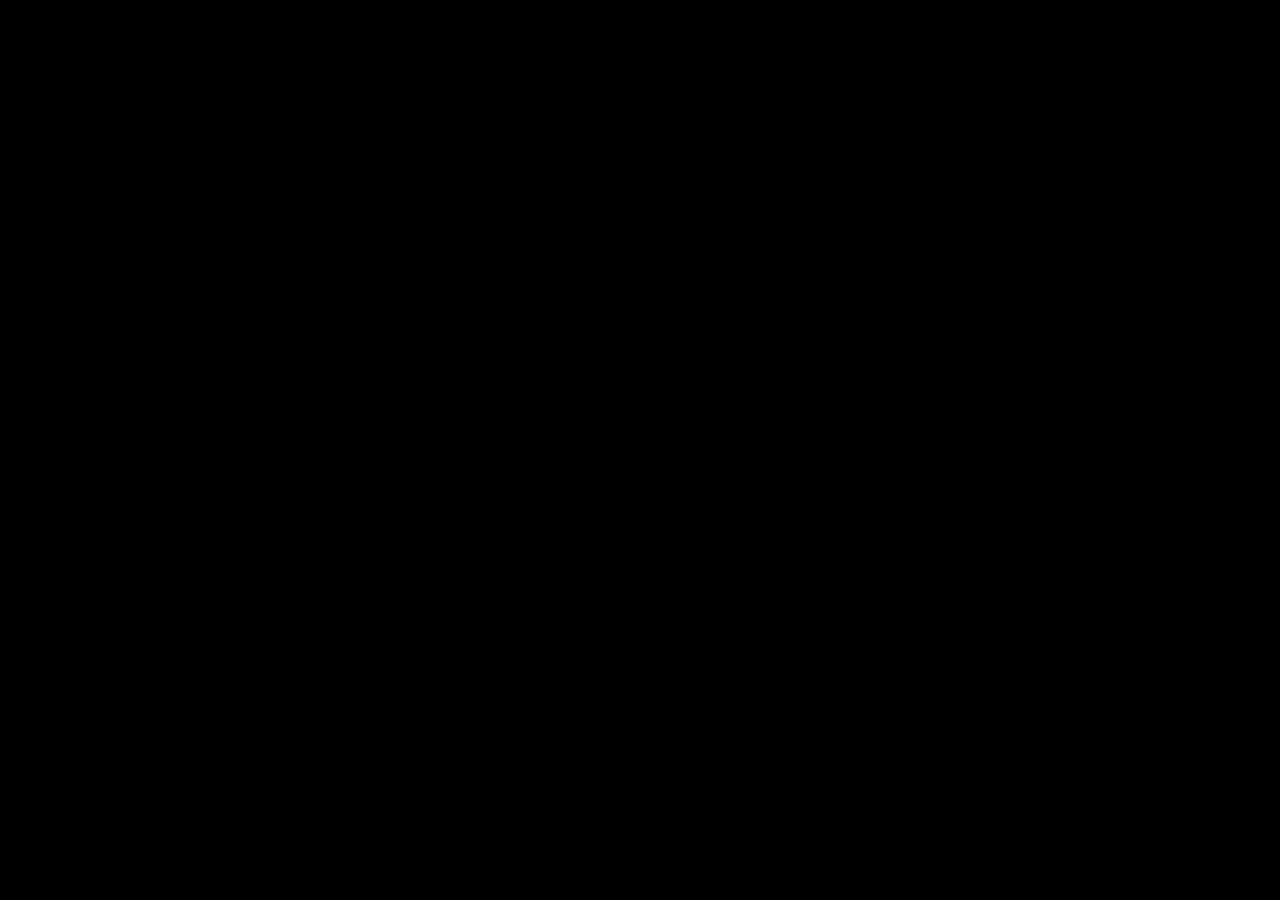
==== frontend/index.html @ a2e6fd39 "Add stylist. Style a button." ====
<!DOCTYPE html>
<html lang="en">
    <head>
        <meta charset="utf-8">
        <title>Grayblock Power</title>
        <style>
            html, body {
                background: #000;
                padding: 0;
                margin: 0;
            }
        </style>
    </head>
    <body>
    </body>
</html>
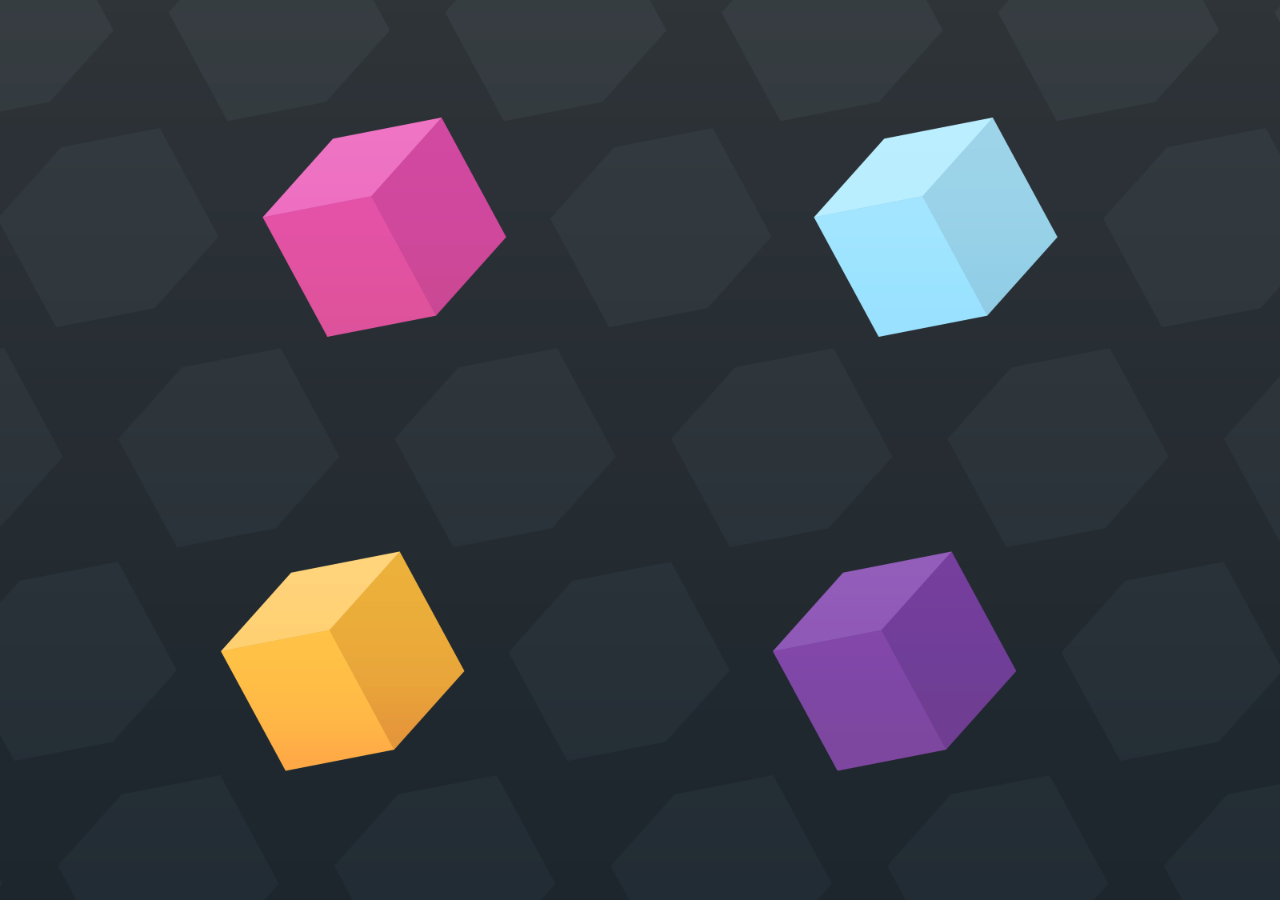
==== commit 8157f0c7: "Desktop homepage." ====
--- a/frontend/index.html
+++ b/frontend/index.html
@@ -5,12 +5,31 @@
         <title>Grayblock Power</title>
         <style>
             html, body {
-                background: #000;
+                background: url('/static/images/grayblock_power_background.png') #000 fixed center no-repeat;
+                background-size: cover;
+                color: #fff;
                 padding: 0;
                 margin: 0;
+                font-family: Roboto;
+                font-weight: 500;
+                font-size: 13px;
+            }
+            a, a:hover, a:visited {
+                color: #fff;
+            }
+            *, *:before, *:after {
+                box-sizing: border-box;
             }
         </style>
+        <link data-trunk rel="copy-file" href="../static/favicon.png"/>
+        <link data-trunk rel="copy-dir" href="../static"/>
+        <link href="/static/fonts/Roboto/Roboto.css" rel="stylesheet">
+        <link href="/static/fonts/Manrope/Manrope.css" rel="stylesheet">
+        <link rel="icon" href="favicon.png" type="image/x-icon" />
     </head>
     <body>
+        <noscript>
+            Please enable JavaScript
+        </noscript>
     </body>
 </html>
--- a/static/fonts/Roboto/Roboto.css
+++ b/static/fonts/Roboto/Roboto.css
@@ -0,0 +1,20 @@
+@font-face {
+    font-family: 'Roboto';
+    font-style: normal;
+    font-weight: 400;
+    src: url(Roboto-Regular.ttf);
+}
+
+@font-face {
+    font-family: 'Roboto';
+    font-style: normal;
+    font-weight: 500;
+    src: url(Roboto-Medium.ttf);
+}
+
+@font-face {
+    font-family: 'Roboto';
+    font-style: normal;
+    font-weight: 600;
+    src: url(Roboto-Bold.ttf);
+}
--- a/static/fonts/Manrope/Manrope.css
+++ b/static/fonts/Manrope/Manrope.css
@@ -0,0 +1,13 @@
+@font-face {
+    font-family: 'Manrope';
+    font-style: normal;
+    font-weight: 500;
+    src: url(Manrope-Medium.ttf);
+}
+
+@font-face {
+    font-family: 'Manrope';
+    font-style: normal;
+    font-weight: 600;
+    src: url(Manrope-Bold.ttf);
+}
